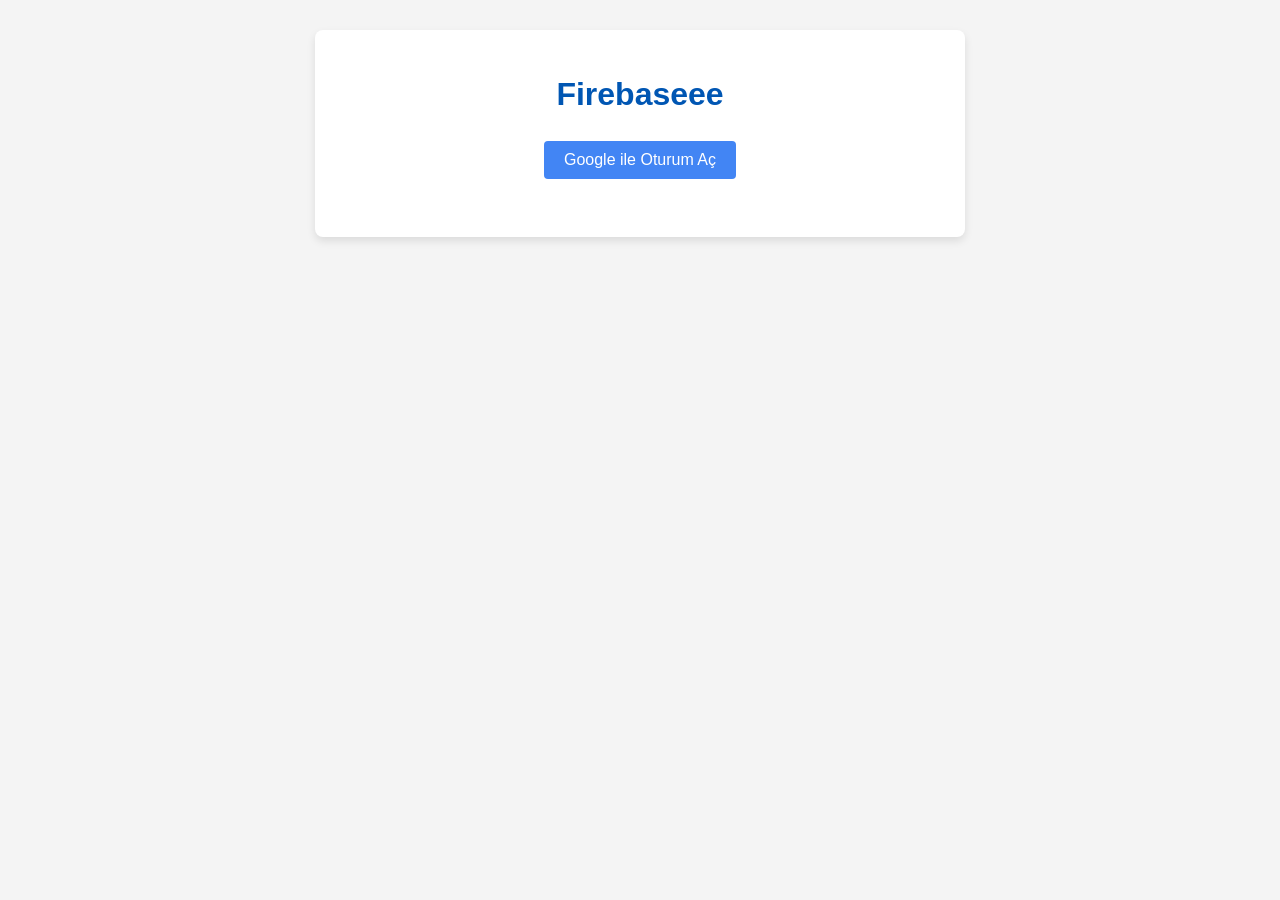
==== index.html @ 3fc074ee "lastSeen ile gercek cevrimici/cevrimdisi takibi" ====
<!DOCTYPE html>
<html lang="tr">
<head>
    <meta charset="UTF-8">
    <meta name="viewport" content="width=device-width, initial-scale=1.0">
    <title>Firebase Google Oturum Açma ve Kullanıcı Verisi Kaydetme</title>
    <style>
        body { font-family: Arial, sans-serif; margin: 20px; text-align: center; background-color: #f4f4f4; color: #333; }
        .container { max-width: 600px; margin: 30px auto; background-color: #fff; padding: 25px; border-radius: 8px; box-shadow: 0 4px 8px rgba(0,0,0,0.1); }
        h1, h2 { color: #0056b3; margin-bottom: 20px; }
        #brand-title { display: none; font-size: 72px; font-weight: 900; letter-spacing: 8px; color: #0056b3; margin: 20px 0 10px; text-transform: uppercase; }
        #auth-container { margin-bottom: 25px; }
        #user-info, #user-data-form, #saved-user-data {
            margin-top: 20px;
            padding: 15px;
            border: 1px solid #e0e0e0;
            border-radius: 5px;
            text-align: left;
            background-color: #f9f9f9;
        }
        #user-info { display: none; } /* Başlangıçta gizli */
        #user-data-form, #saved-user-data { display: none; } /* Başlangıçta gizli */

        #user-data-form label { display: block; margin-top: 15px; margin-bottom: 5px; font-weight: bold; color: #555; }
        #user-data-form input[type="number"],
        #user-data-form input[type="text"] {
            width: calc(100% - 22px); /* Padding ve border için ayarlama */
            padding: 10px;
            margin-bottom: 10px;
            border: 1px solid #ccc;
            border-radius: 4px;
            box-sizing: border-box; /* Padding ve border'ı genişlik içine dahil et */
        }
        button {
            padding: 10px 20px;
            margin: 8px 5px;
            cursor: pointer;
            border-radius: 4px;
            font-size: 16px;
            transition: background-color 0.3s ease;
        }
        #google-signin-button { background-color: #4285f4; color: white; border: none; }
        #google-signin-button:hover { background-color: #357ae8; }
        #signout-button { background-color: #ea4335; color: white; border: none; }
        #signout-button:hover { background-color: #d83427; }
        #save-user-data-button { background-color: #28a745; color: white; border: none; }
        #save-user-data-button:hover { background-color: #218838; }

        .data-label { font-weight: bold; margin-top: 10px; display: inline-block; width: 120px; }
        .data-value { margin-left: 5px; color: #007bff; }
        #user-photo {
            width: 50px;
            height: 50px;
            border-radius: 50%;
            margin-top: 10px;
            display: none;
            vertical-align: middle;
            border: 2px solid #ccc;
        }
    </style>
</head>
<body>
    <div class="container">
        <h1>Firebaseee</h1>
        <div id="brand-title">GÖZÜPEK TEKNOLOJİ</div>

        <div id="auth-container">
            <button id="google-signin-button">Google ile Oturum Aç</button>
            <button id="signout-button" style="display: none;">Oturumu Kapat</button>
        </div>

        <div id="user-info">
            <h2>Hoş Geldiniz!</h2>
            <p><span class="data-label">Kullanıcı Adı:</span> <span id="user-display-name" class="data-value"></span></p>
            <p><span class="data-label">E-posta:</span> <span id="user-email" class="data-value"></span></p>
            <p><span class="data-label">UID:</span> <span id="user-uid" class="data-value"></span></p>
            <img id="user-photo" src="" alt="Kullanıcı Fotoğrafı">
        </div>

        <!-- Kullanıcı Verisi Giriş Alanı -->
        <div id="user-data-form">
            <h2>Kişisel Bilgilerinizi Girin</h2>
            <label for="user-age">Yaş:</label>
            <input type="number" id="user-age" placeholder="Yaşınızı girin">

            <label for="user-team">Tuttuğu Takım:</label>
            <input type="text" id="user-team" placeholder="Tuttuğunuz takımı girin">

            <label for="user-car-model">Araba Modeli:</label>
            <input type="text" id="user-car-model" placeholder="Araba modelinizi girin">

            <button id="save-user-data-button">Bilgileri Kaydet</button>
        </div>
        <div id="device-management" style="display: none;">
            <h2>Cihazlarım</h2>
    
            <div style="margin-bottom: 20px; border-bottom: 1px solid #ddd; padding-bottom: 15px;">
            <input type="text" id="new-device-id" placeholder="Seri Kodu (Örn: ESP-A3F2B1)" style="text-transform:uppercase;" autocomplete="off">
            <input type="text" id="new-device-name" placeholder="Cihaz Adı (Örn: Salon)" autocomplete="off">
            <button id="add-device-button" style="background-color: #007bff; color: white; border: none;">Cihaz Ekle</button>
    </div>

    <div id="device-list">
        <p>Yükleniyor...</p>
    </div>
</div>

        <!-- Kaydedilen Kullanıcı Verilerini Gösterme Alanı -->
        <div id="saved-user-data">
            <h2>Kaydedilmiş Bilgileriniz</h2>
            <p><span class="data-label">Yaş:</span> <span id="display-age" class="data-value"></span></p>
            <p><span class="data-label">Tuttuğu Takım:</span> <span id="display-team" class="data-value"></span></p>
            <p><span class="data-label">Araba Modeli:</span> <span id="display-car-model" class="data-value"></span></p>
        </div>
    </div>

    <!-- Firebase SDK Yükleme -->
    <script src="https://www.gstatic.com/firebasejs/10.12.2/firebase-app-compat.js"></script>
    <script src="https://www.gstatic.com/firebasejs/10.12.2/firebase-auth-compat.js"></script>
    <script src="https://www.gstatic.com/firebasejs/10.12.2/firebase-firestore-compat.js"></script>
    <script src="https://www.gstatic.com/firebasejs/10.12.2/firebase-database-compat.js"></script>

    <script>
        // 1. Firebase Yapılandırması (Senin mevcut config bilgilerin)
const firebaseConfig = {
    apiKey: "AIzaSyAK1NJ-dfAkrqESYN1ort95UnGJg-YWxAE",
    authDomain: "website-gozupekteknoloji.firebaseapp.com",
    projectId: "website-gozupekteknoloji",
    storageBucket: "website-gozupekteknoloji.firebasestorage.app",
    messagingSenderId: "941332210669",
    appId: "1:941332210669:web:9547087e4a6d126c173de4",
    measurementId: "G-RPLGF3F943"
};

// 2. Firebase'i Başlat
if (!firebase.apps.length) {
    firebase.initializeApp(firebaseConfig);
}

const auth = firebase.auth();
const db   = firebase.firestore();
const rtdb = firebase.database();

// 3. HTML Element Referansları
const googleSignInButton = document.getElementById('google-signin-button');
const signOutButton = document.getElementById('signout-button');
const userInfoDiv = document.getElementById('user-info');
const userDataForm = document.getElementById('user-data-form');
const deviceManagementDiv = document.getElementById('device-management');
const deviceListDiv = document.getElementById('device-list');
const addDeviceButton = document.getElementById('add-device-button');
const newDeviceIdInput = document.getElementById('new-device-id');
const newDeviceNameInput = document.getElementById('new-device-name');

// 4. OTURUM İŞLEMLERİ
googleSignInButton.addEventListener('click', async () => {
    const googleProvider = new firebase.auth.GoogleAuthProvider();
    try {
        await auth.signInWithPopup(googleProvider);
    } catch (error) {
        console.error("Giriş hatası:", error);
        alert("Oturum açılamadı: " + error.message);
    }
});

signOutButton.addEventListener('click', () => {
    auth.signOut().catch(err => alert("Çıkış hatası: " + err.message));
});

// 5. CİHAZ YÖNETİMİ
addDeviceButton.addEventListener('click', async () => {
    const user = auth.currentUser;
    const deviceId = newDeviceIdInput.value.trim().toUpperCase();
    const deviceName = newDeviceNameInput.value.trim();

    if (!user || !deviceId || !deviceName) {
        alert("Lütfen tüm alanları doldurun.");
        return;
    }

    try {
        addDeviceButton.disabled = true;
        addDeviceButton.textContent = "Kontrol ediliyor...";

        const docRef = db.collection("devices").doc(deviceId);
        const docSnap = await docRef.get();

        if (!docSnap.exists) {
            alert("Bu seri koda sahip bir cihaz bulunamadı.\nLütfen ESP32'nin açık olduğundan ve seri kodunu doğru girdiğinizden emin olun.");
            return;
        }

        const data = docSnap.data();
        if (data.ownerUid) {
            if (data.ownerUid === user.uid) {
                alert("Bu cihaz zaten sizin hesabınıza kayıtlı.");
            } else {
                alert("Bu cihaz başka bir hesaba kayıtlı. Farklı bir seri kod deneyin.");
            }
            return;
        }

        await docRef.update({
            ownerUid: user.uid,
            deviceName: deviceName,
            claimed: true,
            lastUpdated: firebase.firestore.FieldValue.serverTimestamp()
        });

        alert(`"${deviceName}" cihazı başarıyla eklendi!`);
        newDeviceIdInput.value = "";
        newDeviceNameInput.value = "";
    } catch (error) {
        alert("Cihaz ekleme hatası: " + error.message);
    } finally {
        addDeviceButton.disabled = false;
        addDeviceButton.textContent = "Cihaz Ekle";
    }
});

// --- KULLANICI VERİLERİNİ (YAŞ, TAKIM, ARABA) KAYDETME ---
const saveUserDataButton = document.getElementById('save-user-data-button');
const userAgeInput = document.getElementById('user-age');
const userTeamInput = document.getElementById('user-team');
const userCarModelInput = document.getElementById('user-car-model');

saveUserDataButton.addEventListener('click', async () => {
    const user = auth.currentUser;
    if (user) {
        const age = userAgeInput.value ? parseInt(userAgeInput.value) : null;
        const team = userTeamInput.value.trim();
        const carModel = userCarModelInput.value.trim();

        try {
            await db.collection("users").doc(user.uid).set({
                age: age,
                team: team,
                carModel: carModel,
                lastUpdated: firebase.firestore.FieldValue.serverTimestamp()
            }, { merge: true });

            alert("Kişisel bilgileriniz başarıyla kaydedildi!");
            // Bilgileri ekranda güncellemek için tekrar yükle
            loadUserData(user.uid);
        } catch (error) {
            console.error("Veri kaydetme hatası:", error);
            alert("Bilgileri kaydederken bir hata oluştu: " + error.message);
        }
    } else {
        alert("Lütfen önce oturum açın.");
    }
});

// Verileri Firestore'dan çekip ekrana yazdıran fonksiyon
async function loadUserData(uid) {
    try {
        const doc = await db.collection("users").doc(uid).get();
        
        // Elementleri burada tekrar tanımlayalım ki hata payı kalmasın
        const ageInput = document.getElementById('user-age');
        const teamInput = document.getElementById('user-team');
        const carInput = document.getElementById('user-car-model');
        const displayAge = document.getElementById('display-age');
        const displayTeam = document.getElementById('display-team');
        const displayCar = document.getElementById('display-car-model');
        const savedDataDiv = document.getElementById('saved-user-data');

        if (doc.exists) {
            const data = doc.data();
            
            // Input kutularını doldur
            if(ageInput) ageInput.value = data.age || '';
            if(teamInput) teamInput.value = data.team || '';
            if(carInput) carInput.value = data.carModel || '';

            // Alt taraftaki "Kaydedilmiş Bilgileriniz" kısmını doldur
            if(displayAge) displayAge.textContent = data.age || 'N/A';
            if(displayTeam) displayTeam.textContent = data.team || 'N/A';
            if(displayCar) displayCar.textContent = data.carModel || 'N/A';

            // Bilgi alanı gizliyse göster
            if(savedDataDiv) savedDataDiv.style.display = 'block';
            
            console.log("Kullanıcı verileri başarıyla yüklendi:", data);
        } else {
            console.log("Kullanıcıya ait kayıtlı döküman bulunamadı.");
        }
    } catch (error) {
        console.error("Veri yükleme hatası:", error);
    }
}

// Aktif RTDB dinleyicilerini ve lastSeen değerlerini takip et
const rtdbListeners = {};
const lastSeenMap   = {};  // { deviceId: timestampMs }
const OFFLINE_THRESHOLD = 60000; // 60 sn haber yoksa çevrimdışı

// lastSeen'e göre badge güncelle
function updateOnlineBadge(id) {
    const el = document.getElementById('status-' + id);
    if (!el) return;
    const ls = lastSeenMap[id] || 0;
    const diff = Date.now() - ls;
    if (ls === 0) {
        el.textContent = '⚫ Hiç bağlanmadı';
        el.style.color = '#aaa';
    } else if (diff < OFFLINE_THRESHOLD) {
        el.textContent = '🟢 Çevrimiçi';
        el.style.color = '#28a745';
    } else {
        const sn = Math.floor(diff / 1000);
        el.textContent = `🔴 Çevrimdışı (${sn}sn önce görüldü)`;
        el.style.color = '#ea4335';
    }
}

// Her 15 sn'de tüm kartların online badge'ini güncelle
setInterval(() => {
    Object.keys(lastSeenMap).forEach(updateOnlineBadge);
}, 15000);

function listenUserDevices(uid) {
    db.collection("devices").where("ownerUid", "==", uid)
    .onSnapshot((snapshot) => {

        // Eski RTDB dinleyicilerini temizle
        Object.keys(rtdbListeners).forEach(id => {
            rtdb.ref('devices/' + id).off('value', rtdbListeners[id]);
            delete rtdbListeners[id];
            delete lastSeenMap[id];
        });

        deviceListDiv.innerHTML = "";

        if (snapshot.empty) {
            deviceListDiv.innerHTML = "<p>Henüz kayıtlı bir cihazınız yok.</p>";
            return;
        }

        snapshot.forEach((doc) => {
            const device = doc.data();
            const id = doc.id;

            // Kart oluştur
            const card = document.createElement('div');
            card.id = 'card-' + id;
            card.style = "background:#fff; border:1px solid #ddd; padding:10px; margin-top:10px; border-radius:5px; display:flex; justify-content:space-between; align-items:center; gap:8px;";
            card.innerHTML = `
                <div style="flex:1;">
                    <strong>${device.deviceName}</strong><br>
                    <small style="color:#888;">Seri No: ${id}</small><br>
                    <small id="status-${id}" style="color:#aaa;">Bağlanıyor...</small>
                </div>
                <button id="btn-${id}" onclick="toggleDevice('${id}')"
                        style="background:#aaa; color:white; border:none; padding:8px 15px; cursor:pointer; border-radius:4px; min-width:80px;">
                    ...
                </button>
                <button onclick="removeDevice('${id}')"
                        style="background:#6c757d; color:white; border:none; padding:8px 12px; cursor:pointer; border-radius:4px;">
                    Sil
                </button>
            `;
            deviceListDiv.appendChild(card);

            // RTDB anlık dinle
            const listener = rtdb.ref('devices/' + id).on('value', (snap) => {
                const state    = snap.val() || {};
                const command  = state.command  === true;
                const lastSeen = state.lastSeen || 0;

                // lastSeen'i kaydet ve badge'i güncelle
                lastSeenMap[id] = lastSeen;
                updateOnlineBadge(id);

                const btn = document.getElementById('btn-' + id);
                if (btn) {
                    btn.textContent      = command ? 'AÇIK' : 'KAPALI';
                    btn.style.background = command ? '#28a745' : '#ea4335';
                }
            });

            rtdbListeners[id] = listener;
        });

    }, (error) => {
        console.error("Dinleme hatası:", error);
    });
}

window.toggleDevice = async (id) => {
    try {
        const snap    = await rtdb.ref('devices/' + id + '/command').once('value');
        const current = snap.val() === true;
        await rtdb.ref('devices/' + id + '/command').set(!current);
    } catch (error) {
        alert("Durum güncellenemedi: " + error.message);
    }
};

window.removeDevice = async (id) => {
    if (!confirm(`"${id}" seri kodlu cihazı hesabınızdan kaldırmak istiyor musunuz?`)) return;
    try {
        await db.collection("devices").doc(id).update({
            ownerUid: firebase.firestore.FieldValue.delete(),
            deviceName: firebase.firestore.FieldValue.delete(),
            claimed: false,
            status: false,
            lastUpdated: firebase.firestore.FieldValue.serverTimestamp()
        });
    } catch (error) {
        alert("Cihaz kaldırılamadı: " + error.message);
    }
};

// 6. DURUM KONTROLÜ
auth.onAuthStateChanged((user) => {
    if (user) {
        document.getElementById('brand-title').style.display = 'block';
        googleSignInButton.style.display = 'none';
        signOutButton.style.display = 'inline-block';
        userInfoDiv.style.display = 'block';
        userDataForm.style.display = 'block';
        deviceManagementDiv.style.display = 'block';
        
        // Kullanıcı verilerini göster (Eski kodundaki kısımlar)
        document.getElementById('user-display-name').textContent = user.displayName;
        document.getElementById('user-email').textContent = user.email;
        document.getElementById('user-uid').textContent = user.uid;

        listenUserDevices(user.uid);
        loadUserData(user.uid);
    } else {
        document.getElementById('brand-title').style.display = 'none';
        googleSignInButton.style.display = 'inline-block';
        signOutButton.style.display = 'none';
        userInfoDiv.style.display = 'none';
        userDataForm.style.display = 'none';
        deviceManagementDiv.style.display = 'none';
        deviceListDiv.innerHTML = "";
    }
});
    </script>
</body>
</html>
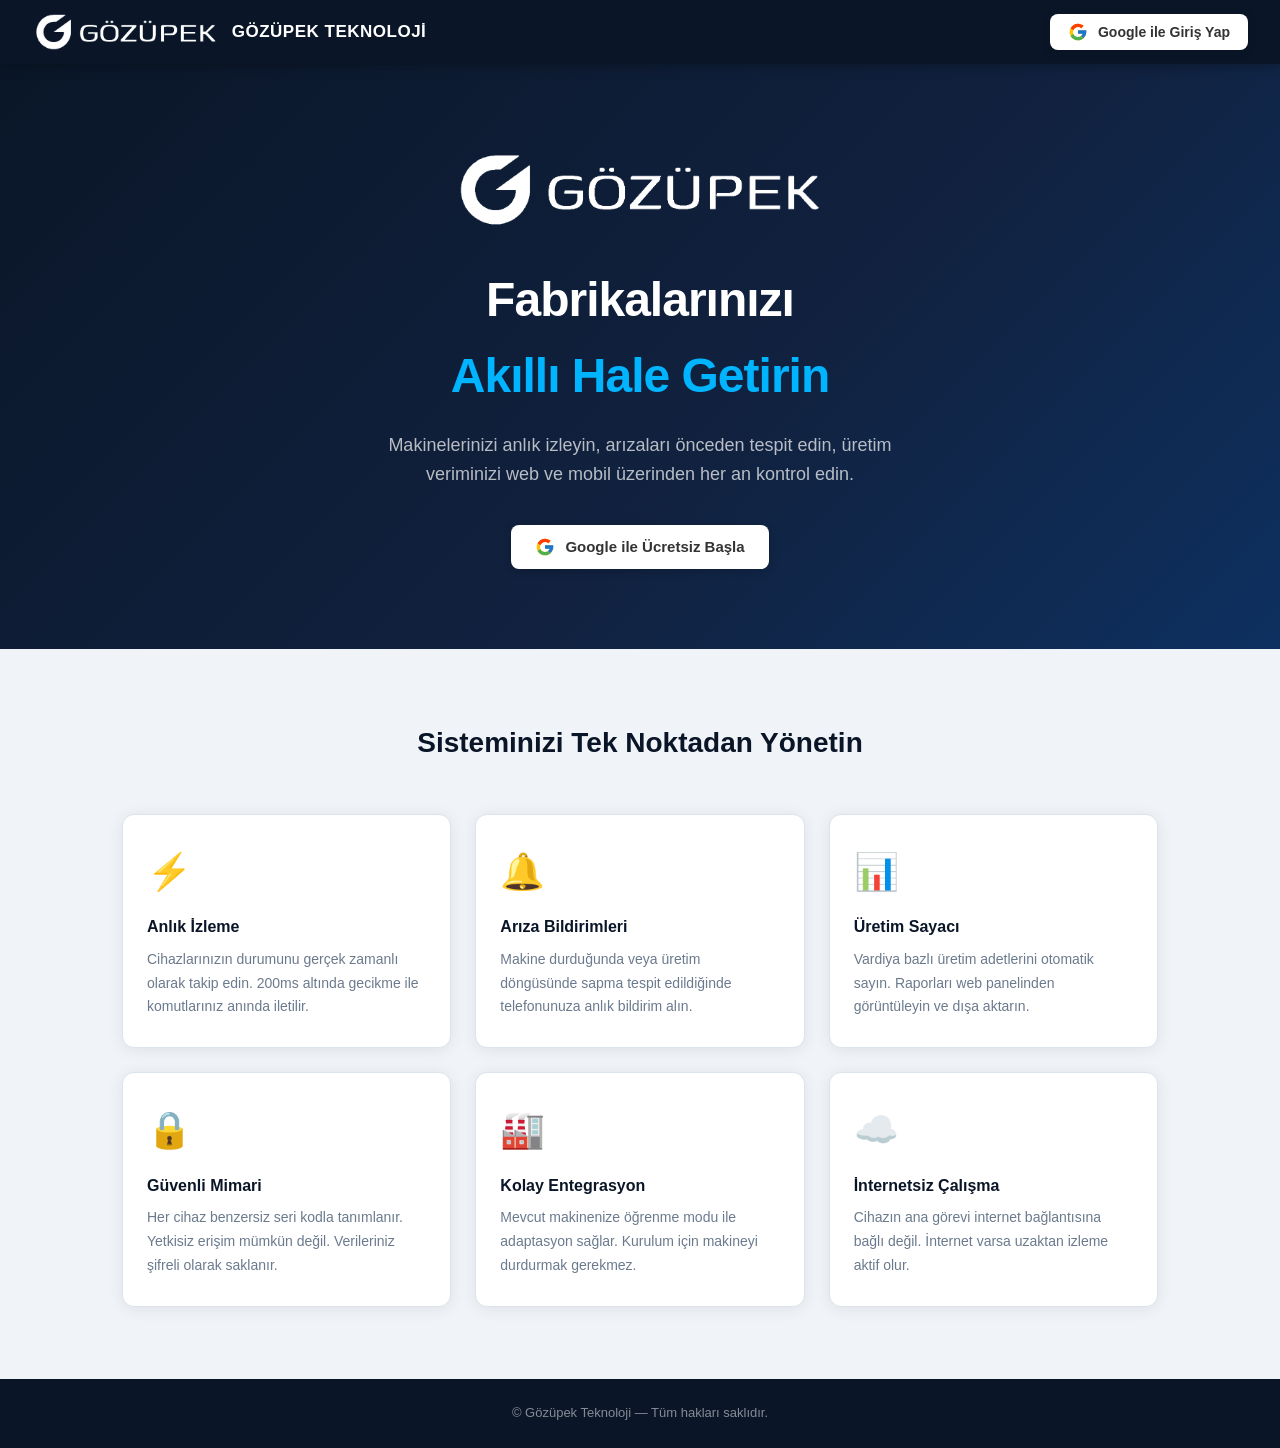
==== commit ad3bb26c: "Profesyonel website tasarimi: landing page, dashboard, cihaz kartlari - Landing page: navbar (GT-log" ====
--- a/index.html
+++ b/index.html
@@ -1,444 +1,839 @@
-<!DOCTYPE html>
-<html lang="tr">
-<head>
-    <meta charset="UTF-8">
-    <meta name="viewport" content="width=device-width, initial-scale=1.0">
-    <title>Firebase Google Oturum Açma ve Kullanıcı Verisi Kaydetme</title>
-    <style>
-        body { font-family: Arial, sans-serif; margin: 20px; text-align: center; background-color: #f4f4f4; color: #333; }
-        .container { max-width: 600px; margin: 30px auto; background-color: #fff; padding: 25px; border-radius: 8px; box-shadow: 0 4px 8px rgba(0,0,0,0.1); }
-        h1, h2 { color: #0056b3; margin-bottom: 20px; }
-        #brand-title { display: none; font-size: 72px; font-weight: 900; letter-spacing: 8px; color: #0056b3; margin: 20px 0 10px; text-transform: uppercase; }
-        #auth-container { margin-bottom: 25px; }
-        #user-info, #user-data-form, #saved-user-data {
-            margin-top: 20px;
-            padding: 15px;
-            border: 1px solid #e0e0e0;
-            border-radius: 5px;
-            text-align: left;
-            background-color: #f9f9f9;
-        }
-        #user-info { display: none; } /* Başlangıçta gizli */
-        #user-data-form, #saved-user-data { display: none; } /* Başlangıçta gizli */
-
-        #user-data-form label { display: block; margin-top: 15px; margin-bottom: 5px; font-weight: bold; color: #555; }
-        #user-data-form input[type="number"],
-        #user-data-form input[type="text"] {
-            width: calc(100% - 22px); /* Padding ve border için ayarlama */
-            padding: 10px;
-            margin-bottom: 10px;
-            border: 1px solid #ccc;
-            border-radius: 4px;
-            box-sizing: border-box; /* Padding ve border'ı genişlik içine dahil et */
-        }
-        button {
-            padding: 10px 20px;
-            margin: 8px 5px;
-            cursor: pointer;
-            border-radius: 4px;
-            font-size: 16px;
-            transition: background-color 0.3s ease;
-        }
-        #google-signin-button { background-color: #4285f4; color: white; border: none; }
-        #google-signin-button:hover { background-color: #357ae8; }
-        #signout-button { background-color: #ea4335; color: white; border: none; }
-        #signout-button:hover { background-color: #d83427; }
-        #save-user-data-button { background-color: #28a745; color: white; border: none; }
-        #save-user-data-button:hover { background-color: #218838; }
-
-        .data-label { font-weight: bold; margin-top: 10px; display: inline-block; width: 120px; }
-        .data-value { margin-left: 5px; color: #007bff; }
-        #user-photo {
-            width: 50px;
-            height: 50px;
-            border-radius: 50%;
-            margin-top: 10px;
-            display: none;
-            vertical-align: middle;
-            border: 2px solid #ccc;
-        }
-    </style>
-</head>
-<body>
-    <div class="container">
-        <h1>Firebaseee</h1>
-        <div id="brand-title">GÖZÜPEK TEKNOLOJİ</div>
-
-        <div id="auth-container">
-            <button id="google-signin-button">Google ile Oturum Aç</button>
-            <button id="signout-button" style="display: none;">Oturumu Kapat</button>
-        </div>
-
-        <div id="user-info">
-            <h2>Hoş Geldiniz!</h2>
-            <p><span class="data-label">Kullanıcı Adı:</span> <span id="user-display-name" class="data-value"></span></p>
-            <p><span class="data-label">E-posta:</span> <span id="user-email" class="data-value"></span></p>
-            <p><span class="data-label">UID:</span> <span id="user-uid" class="data-value"></span></p>
-            <img id="user-photo" src="" alt="Kullanıcı Fotoğrafı">
-        </div>
-
-        <!-- Kullanıcı Verisi Giriş Alanı -->
-        <div id="user-data-form">
-            <h2>Kişisel Bilgilerinizi Girin</h2>
-            <label for="user-age">Yaş:</label>
-            <input type="number" id="user-age" placeholder="Yaşınızı girin">
-
-            <label for="user-team">Tuttuğu Takım:</label>
-            <input type="text" id="user-team" placeholder="Tuttuğunuz takımı girin">
-
-            <label for="user-car-model">Araba Modeli:</label>
-            <input type="text" id="user-car-model" placeholder="Araba modelinizi girin">
-
-            <button id="save-user-data-button">Bilgileri Kaydet</button>
-        </div>
-        <div id="device-management" style="display: none;">
-            <h2>Cihazlarım</h2>
-    
-            <div style="margin-bottom: 20px; border-bottom: 1px solid #ddd; padding-bottom: 15px;">
-            <input type="text" id="new-device-id" placeholder="Seri Kodu (Örn: ESP-A3F2B1)" style="text-transform:uppercase;" autocomplete="off">
-            <input type="text" id="new-device-name" placeholder="Cihaz Adı (Örn: Salon)" autocomplete="off">
-            <button id="add-device-button" style="background-color: #007bff; color: white; border: none;">Cihaz Ekle</button>
-    </div>
-
-    <div id="device-list">
-        <p>Yükleniyor...</p>
-    </div>
-</div>
-
-        <!-- Kaydedilen Kullanıcı Verilerini Gösterme Alanı -->
-        <div id="saved-user-data">
-            <h2>Kaydedilmiş Bilgileriniz</h2>
-            <p><span class="data-label">Yaş:</span> <span id="display-age" class="data-value"></span></p>
-            <p><span class="data-label">Tuttuğu Takım:</span> <span id="display-team" class="data-value"></span></p>
-            <p><span class="data-label">Araba Modeli:</span> <span id="display-car-model" class="data-value"></span></p>
-        </div>
-    </div>
-
-    <!-- Firebase SDK Yükleme -->
-    <script src="https://www.gstatic.com/firebasejs/10.12.2/firebase-app-compat.js"></script>
-    <script src="https://www.gstatic.com/firebasejs/10.12.2/firebase-auth-compat.js"></script>
-    <script src="https://www.gstatic.com/firebasejs/10.12.2/firebase-firestore-compat.js"></script>
-    <script src="https://www.gstatic.com/firebasejs/10.12.2/firebase-database-compat.js"></script>
-
-    <script>
-        // 1. Firebase Yapılandırması (Senin mevcut config bilgilerin)
-const firebaseConfig = {
-    apiKey: "AIzaSyAK1NJ-dfAkrqESYN1ort95UnGJg-YWxAE",
-    authDomain: "website-gozupekteknoloji.firebaseapp.com",
-    projectId: "website-gozupekteknoloji",
-    storageBucket: "website-gozupekteknoloji.firebasestorage.app",
-    messagingSenderId: "941332210669",
-    appId: "1:941332210669:web:9547087e4a6d126c173de4",
-    measurementId: "G-RPLGF3F943"
-};
-
-// 2. Firebase'i Başlat
-if (!firebase.apps.length) {
-    firebase.initializeApp(firebaseConfig);
-}
-
-const auth = firebase.auth();
-const db   = firebase.firestore();
-const rtdb = firebase.database();
-
-// 3. HTML Element Referansları
-const googleSignInButton = document.getElementById('google-signin-button');
-const signOutButton = document.getElementById('signout-button');
-const userInfoDiv = document.getElementById('user-info');
-const userDataForm = document.getElementById('user-data-form');
-const deviceManagementDiv = document.getElementById('device-management');
-const deviceListDiv = document.getElementById('device-list');
-const addDeviceButton = document.getElementById('add-device-button');
-const newDeviceIdInput = document.getElementById('new-device-id');
-const newDeviceNameInput = document.getElementById('new-device-name');
-
-// 4. OTURUM İŞLEMLERİ
-googleSignInButton.addEventListener('click', async () => {
-    const googleProvider = new firebase.auth.GoogleAuthProvider();
-    try {
-        await auth.signInWithPopup(googleProvider);
-    } catch (error) {
-        console.error("Giriş hatası:", error);
-        alert("Oturum açılamadı: " + error.message);
-    }
-});
-
-signOutButton.addEventListener('click', () => {
-    auth.signOut().catch(err => alert("Çıkış hatası: " + err.message));
-});
-
-// 5. CİHAZ YÖNETİMİ
-addDeviceButton.addEventListener('click', async () => {
-    const user = auth.currentUser;
-    const deviceId = newDeviceIdInput.value.trim().toUpperCase();
-    const deviceName = newDeviceNameInput.value.trim();
-
-    if (!user || !deviceId || !deviceName) {
-        alert("Lütfen tüm alanları doldurun.");
-        return;
-    }
-
-    try {
-        addDeviceButton.disabled = true;
-        addDeviceButton.textContent = "Kontrol ediliyor...";
-
-        const docRef = db.collection("devices").doc(deviceId);
-        const docSnap = await docRef.get();
-
-        if (!docSnap.exists) {
-            alert("Bu seri koda sahip bir cihaz bulunamadı.\nLütfen ESP32'nin açık olduğundan ve seri kodunu doğru girdiğinizden emin olun.");
-            return;
-        }
-
-        const data = docSnap.data();
-        if (data.ownerUid) {
-            if (data.ownerUid === user.uid) {
-                alert("Bu cihaz zaten sizin hesabınıza kayıtlı.");
-            } else {
-                alert("Bu cihaz başka bir hesaba kayıtlı. Farklı bir seri kod deneyin.");
-            }
-            return;
-        }
-
-        await docRef.update({
-            ownerUid: user.uid,
-            deviceName: deviceName,
-            claimed: true,
-            lastUpdated: firebase.firestore.FieldValue.serverTimestamp()
-        });
-
-        alert(`"${deviceName}" cihazı başarıyla eklendi!`);
-        newDeviceIdInput.value = "";
-        newDeviceNameInput.value = "";
-    } catch (error) {
-        alert("Cihaz ekleme hatası: " + error.message);
-    } finally {
-        addDeviceButton.disabled = false;
-        addDeviceButton.textContent = "Cihaz Ekle";
-    }
-});
-
-// --- KULLANICI VERİLERİNİ (YAŞ, TAKIM, ARABA) KAYDETME ---
-const saveUserDataButton = document.getElementById('save-user-data-button');
-const userAgeInput = document.getElementById('user-age');
-const userTeamInput = document.getElementById('user-team');
-const userCarModelInput = document.getElementById('user-car-model');
-
-saveUserDataButton.addEventListener('click', async () => {
-    const user = auth.currentUser;
-    if (user) {
-        const age = userAgeInput.value ? parseInt(userAgeInput.value) : null;
-        const team = userTeamInput.value.trim();
-        const carModel = userCarModelInput.value.trim();
-
-        try {
-            await db.collection("users").doc(user.uid).set({
-                age: age,
-                team: team,
-                carModel: carModel,
-                lastUpdated: firebase.firestore.FieldValue.serverTimestamp()
-            }, { merge: true });
-
-            alert("Kişisel bilgileriniz başarıyla kaydedildi!");
-            // Bilgileri ekranda güncellemek için tekrar yükle
-            loadUserData(user.uid);
-        } catch (error) {
-            console.error("Veri kaydetme hatası:", error);
-            alert("Bilgileri kaydederken bir hata oluştu: " + error.message);
-        }
-    } else {
-        alert("Lütfen önce oturum açın.");
-    }
-});
-
-// Verileri Firestore'dan çekip ekrana yazdıran fonksiyon
-async function loadUserData(uid) {
-    try {
-        const doc = await db.collection("users").doc(uid).get();
-        
-        // Elementleri burada tekrar tanımlayalım ki hata payı kalmasın
-        const ageInput = document.getElementById('user-age');
-        const teamInput = document.getElementById('user-team');
-        const carInput = document.getElementById('user-car-model');
-        const displayAge = document.getElementById('display-age');
-        const displayTeam = document.getElementById('display-team');
-        const displayCar = document.getElementById('display-car-model');
-        const savedDataDiv = document.getElementById('saved-user-data');
-
-        if (doc.exists) {
-            const data = doc.data();
-            
-            // Input kutularını doldur
-            if(ageInput) ageInput.value = data.age || '';
-            if(teamInput) teamInput.value = data.team || '';
-            if(carInput) carInput.value = data.carModel || '';
-
-            // Alt taraftaki "Kaydedilmiş Bilgileriniz" kısmını doldur
-            if(displayAge) displayAge.textContent = data.age || 'N/A';
-            if(displayTeam) displayTeam.textContent = data.team || 'N/A';
-            if(displayCar) displayCar.textContent = data.carModel || 'N/A';
-
-            // Bilgi alanı gizliyse göster
-            if(savedDataDiv) savedDataDiv.style.display = 'block';
-            
-            console.log("Kullanıcı verileri başarıyla yüklendi:", data);
-        } else {
-            console.log("Kullanıcıya ait kayıtlı döküman bulunamadı.");
-        }
-    } catch (error) {
-        console.error("Veri yükleme hatası:", error);
-    }
-}
-
-// Aktif RTDB dinleyicilerini ve lastSeen değerlerini takip et
-const rtdbListeners = {};
-const lastSeenMap   = {};  // { deviceId: timestampMs }
-const OFFLINE_THRESHOLD = 60000; // 60 sn haber yoksa çevrimdışı
-
-// lastSeen'e göre badge güncelle
-function updateOnlineBadge(id) {
-    const el = document.getElementById('status-' + id);
-    if (!el) return;
-    const ls = lastSeenMap[id] || 0;
-    const diff = Date.now() - ls;
-    if (ls === 0) {
-        el.textContent = '⚫ Hiç bağlanmadı';
-        el.style.color = '#aaa';
-    } else if (diff < OFFLINE_THRESHOLD) {
-        el.textContent = '🟢 Çevrimiçi';
-        el.style.color = '#28a745';
-    } else {
-        const sn = Math.floor(diff / 1000);
-        el.textContent = `🔴 Çevrimdışı (${sn}sn önce görüldü)`;
-        el.style.color = '#ea4335';
-    }
-}
-
-// Her 15 sn'de tüm kartların online badge'ini güncelle
-setInterval(() => {
-    Object.keys(lastSeenMap).forEach(updateOnlineBadge);
-}, 15000);
-
-function listenUserDevices(uid) {
-    db.collection("devices").where("ownerUid", "==", uid)
-    .onSnapshot((snapshot) => {
-
-        // Eski RTDB dinleyicilerini temizle
-        Object.keys(rtdbListeners).forEach(id => {
-            rtdb.ref('devices/' + id).off('value', rtdbListeners[id]);
-            delete rtdbListeners[id];
-            delete lastSeenMap[id];
-        });
-
-        deviceListDiv.innerHTML = "";
-
-        if (snapshot.empty) {
-            deviceListDiv.innerHTML = "<p>Henüz kayıtlı bir cihazınız yok.</p>";
-            return;
-        }
-
-        snapshot.forEach((doc) => {
-            const device = doc.data();
-            const id = doc.id;
-
-            // Kart oluştur
-            const card = document.createElement('div');
-            card.id = 'card-' + id;
-            card.style = "background:#fff; border:1px solid #ddd; padding:10px; margin-top:10px; border-radius:5px; display:flex; justify-content:space-between; align-items:center; gap:8px;";
-            card.innerHTML = `
-                <div style="flex:1;">
-                    <strong>${device.deviceName}</strong><br>
-                    <small style="color:#888;">Seri No: ${id}</small><br>
-                    <small id="status-${id}" style="color:#aaa;">Bağlanıyor...</small>
-                </div>
-                <button id="btn-${id}" onclick="toggleDevice('${id}')"
-                        style="background:#aaa; color:white; border:none; padding:8px 15px; cursor:pointer; border-radius:4px; min-width:80px;">
-                    ...
-                </button>
-                <button onclick="removeDevice('${id}')"
-                        style="background:#6c757d; color:white; border:none; padding:8px 12px; cursor:pointer; border-radius:4px;">
-                    Sil
-                </button>
-            `;
-            deviceListDiv.appendChild(card);
-
-            // RTDB anlık dinle
-            const listener = rtdb.ref('devices/' + id).on('value', (snap) => {
-                const state    = snap.val() || {};
-                const command  = state.command  === true;
-                const lastSeen = state.lastSeen || 0;
-
-                // lastSeen'i kaydet ve badge'i güncelle
-                lastSeenMap[id] = lastSeen;
-                updateOnlineBadge(id);
-
-                const btn = document.getElementById('btn-' + id);
-                if (btn) {
-                    btn.textContent      = command ? 'AÇIK' : 'KAPALI';
-                    btn.style.background = command ? '#28a745' : '#ea4335';
-                }
-            });
-
-            rtdbListeners[id] = listener;
-        });
-
-    }, (error) => {
-        console.error("Dinleme hatası:", error);
-    });
-}
-
-window.toggleDevice = async (id) => {
-    try {
-        const snap    = await rtdb.ref('devices/' + id + '/command').once('value');
-        const current = snap.val() === true;
-        await rtdb.ref('devices/' + id + '/command').set(!current);
-    } catch (error) {
-        alert("Durum güncellenemedi: " + error.message);
-    }
-};
-
-window.removeDevice = async (id) => {
-    if (!confirm(`"${id}" seri kodlu cihazı hesabınızdan kaldırmak istiyor musunuz?`)) return;
-    try {
-        await db.collection("devices").doc(id).update({
-            ownerUid: firebase.firestore.FieldValue.delete(),
-            deviceName: firebase.firestore.FieldValue.delete(),
-            claimed: false,
-            status: false,
-            lastUpdated: firebase.firestore.FieldValue.serverTimestamp()
-        });
-    } catch (error) {
-        alert("Cihaz kaldırılamadı: " + error.message);
-    }
-};
-
-// 6. DURUM KONTROLÜ
-auth.onAuthStateChanged((user) => {
-    if (user) {
-        document.getElementById('brand-title').style.display = 'block';
-        googleSignInButton.style.display = 'none';
-        signOutButton.style.display = 'inline-block';
-        userInfoDiv.style.display = 'block';
-        userDataForm.style.display = 'block';
-        deviceManagementDiv.style.display = 'block';
-        
-        // Kullanıcı verilerini göster (Eski kodundaki kısımlar)
-        document.getElementById('user-display-name').textContent = user.displayName;
-        document.getElementById('user-email').textContent = user.email;
-        document.getElementById('user-uid').textContent = user.uid;
-
-        listenUserDevices(user.uid);
-        loadUserData(user.uid);
-    } else {
-        document.getElementById('brand-title').style.display = 'none';
-        googleSignInButton.style.display = 'inline-block';
-        signOutButton.style.display = 'none';
-        userInfoDiv.style.display = 'none';
-        userDataForm.style.display = 'none';
-        deviceManagementDiv.style.display = 'none';
-        deviceListDiv.innerHTML = "";
-    }
-});
-    </script>
-</body>
-</html>
+<!DOCTYPE html>
+<html lang="tr">
+<head>
+    <meta charset="UTF-8">
+    <meta name="viewport" content="width=device-width, initial-scale=1.0">
+    <title>Gözüpek Teknoloji — Endüstriyel IoT</title>
+    <style>
+        /* ── Reset & Base ─────────────────────────────────────── */
+        *, *::before, *::after { box-sizing: border-box; margin: 0; padding: 0; }
+        :root {
+            --navy:      #0a1628;
+            --navy2:     #112240;
+            --blue:      #0056b3;
+            --blue-lt:   #1a7fe8;
+            --accent:    #00b4ff;
+            --bg:        #f0f4f8;
+            --card:      #ffffff;
+            --border:    #dde3ea;
+            --text:      #1a2332;
+            --muted:     #6b7a8d;
+            --success:   #28a745;
+            --danger:    #dc3545;
+            --warning:   #f0a500;
+            --radius:    12px;
+            --shadow:    0 2px 16px rgba(0,0,0,.08);
+            --shadow-lg: 0 8px 32px rgba(0,0,0,.12);
+        }
+        html { scroll-behavior: smooth; }
+        body { font-family: -apple-system, BlinkMacSystemFont, 'Segoe UI', sans-serif;
+               background: var(--bg); color: var(--text); line-height: 1.6; }
+        a { color: inherit; text-decoration: none; }
+        img { max-width: 100%; }
+
+        /* ── Utility ──────────────────────────────────────────── */
+        .hidden  { display: none !important; }
+        .btn {
+            display: inline-flex; align-items: center; gap: 7px;
+            padding: 10px 20px; border: none; border-radius: 8px;
+            font-size: 14px; font-weight: 600; cursor: pointer;
+            transition: all .2s; white-space: nowrap;
+        }
+        .btn-primary   { background: var(--blue);    color: #fff; }
+        .btn-primary:hover { background: var(--blue-lt); transform: translateY(-1px); box-shadow: 0 4px 12px rgba(0,86,179,.3); }
+        .btn-outline   { background: transparent; color: var(--blue); border: 1.5px solid var(--blue); }
+        .btn-outline:hover { background: var(--blue); color: #fff; }
+        .btn-danger    { background: var(--danger);  color: #fff; }
+        .btn-danger:hover { background: #c82333; }
+        .btn-ghost     { background: transparent; color: var(--muted); border: 1.5px solid var(--border); }
+        .btn-ghost:hover { border-color: var(--blue); color: var(--blue); }
+        .btn-sm { padding: 7px 14px; font-size: 13px; }
+        .btn:disabled { opacity: .6; cursor: not-allowed; transform: none !important; }
+
+        /* ── Navbar ───────────────────────────────────────────── */
+        .navbar {
+            position: sticky; top: 0; z-index: 100;
+            background: var(--navy); color: #fff;
+            display: flex; align-items: center; justify-content: space-between;
+            padding: 0 32px; height: 64px;
+            box-shadow: 0 2px 12px rgba(0,0,0,.3);
+        }
+        .navbar-brand { display: flex; align-items: center; gap: 12px; }
+        .navbar-brand img { height: 36px; width: auto; object-fit: contain; }
+        .navbar-brand span { font-size: 17px; font-weight: 700; letter-spacing: .5px; color: #fff; }
+        .navbar-right { display: flex; align-items: center; gap: 12px; }
+        .user-avatar {
+            width: 36px; height: 36px; border-radius: 50%;
+            border: 2px solid rgba(255,255,255,.3); object-fit: cover;
+        }
+        .user-name { font-size: 14px; color: rgba(255,255,255,.8); }
+
+        /* ── Landing ──────────────────────────────────────────── */
+        #landing { display: block; }
+
+        .hero {
+            background: linear-gradient(135deg, var(--navy) 0%, var(--navy2) 60%, #0d3060 100%);
+            color: #fff; padding: 90px 32px 80px; text-align: center;
+        }
+        .hero-logo { height: 72px; margin-bottom: 28px; filter: brightness(0) invert(1); }
+        .hero h1 { font-size: clamp(28px, 5vw, 48px); font-weight: 800;
+                   letter-spacing: -1px; margin-bottom: 16px; }
+        .hero h1 span { color: var(--accent); }
+        .hero p { font-size: 18px; color: rgba(255,255,255,.7);
+                  max-width: 560px; margin: 0 auto 36px; }
+        .hero-btns { display: flex; gap: 14px; justify-content: center; flex-wrap: wrap; }
+        .btn-google {
+            display: inline-flex; align-items: center; gap: 10px;
+            background: #fff; color: #333; border: none; border-radius: 8px;
+            padding: 12px 24px; font-size: 15px; font-weight: 600; cursor: pointer;
+            box-shadow: 0 2px 8px rgba(0,0,0,.2); transition: all .2s;
+        }
+        .btn-google:hover { transform: translateY(-2px); box-shadow: 0 6px 20px rgba(0,0,0,.25); }
+        .btn-google svg { width: 20px; height: 20px; flex-shrink: 0; }
+
+        .features { max-width: 1100px; margin: 0 auto; padding: 72px 32px; }
+        .features h2 { text-align: center; font-size: 28px; font-weight: 700;
+                       color: var(--navy); margin-bottom: 48px; }
+        .features-grid { display: grid; grid-template-columns: repeat(auto-fit, minmax(260px, 1fr)); gap: 24px; }
+        .feature-card {
+            background: var(--card); border: 1px solid var(--border);
+            border-radius: var(--radius); padding: 28px 24px;
+            box-shadow: var(--shadow); transition: transform .2s, box-shadow .2s;
+        }
+        .feature-card:hover { transform: translateY(-4px); box-shadow: var(--shadow-lg); }
+        .feature-icon { font-size: 36px; margin-bottom: 14px; }
+        .feature-card h3 { font-size: 16px; font-weight: 700; color: var(--navy); margin-bottom: 8px; }
+        .feature-card p  { font-size: 14px; color: var(--muted); line-height: 1.7; }
+
+        .landing-footer {
+            background: var(--navy); color: rgba(255,255,255,.5);
+            text-align: center; padding: 24px 32px; font-size: 13px;
+        }
+
+        /* ── Dashboard ────────────────────────────────────────── */
+        #dashboard { display: none; }
+
+        .dash-header {
+            background: var(--card); border-bottom: 1px solid var(--border);
+            padding: 24px 32px 20px;
+        }
+        .dash-header-top { display: flex; align-items: center;
+                           justify-content: space-between; flex-wrap: wrap; gap: 12px; }
+        .dash-greeting { font-size: 22px; font-weight: 700; color: var(--navy); }
+        .dash-greeting span { color: var(--blue); }
+        .dash-sub { font-size: 14px; color: var(--muted); margin-top: 2px; }
+
+        .dash-main { max-width: 1200px; margin: 0 auto; padding: 32px; }
+
+        .section-header { display: flex; align-items: center;
+                          justify-content: space-between; margin-bottom: 20px; }
+        .section-title { font-size: 18px; font-weight: 700; color: var(--navy); }
+        .device-count { font-size: 13px; color: var(--muted);
+                        background: var(--bg); padding: 4px 10px;
+                        border-radius: 20px; border: 1px solid var(--border); }
+
+        /* ── Device Grid ──────────────────────────────────────── */
+        .device-grid {
+            display: grid;
+            grid-template-columns: repeat(auto-fill, minmax(300px, 1fr));
+            gap: 20px;
+        }
+        .device-card {
+            background: var(--card); border: 1px solid var(--border);
+            border-radius: var(--radius); padding: 20px;
+            box-shadow: var(--shadow); position: relative;
+            transition: box-shadow .2s;
+        }
+        .device-card:hover { box-shadow: var(--shadow-lg); }
+        .device-card-header {
+            display: flex; align-items: flex-start;
+            justify-content: space-between; margin-bottom: 16px;
+        }
+        .device-name { font-size: 16px; font-weight: 700; color: var(--navy); }
+        .device-serial { font-size: 12px; color: var(--muted); margin-top: 2px;
+                         font-family: 'Courier New', monospace; }
+
+        /* Ayarlar butonu */
+        .settings-wrap { position: relative; }
+        .settings-btn {
+            width: 32px; height: 32px; border-radius: 8px;
+            border: 1px solid var(--border); background: var(--bg);
+            cursor: pointer; display: flex; align-items: center;
+            justify-content: center; font-size: 16px; color: var(--muted);
+            transition: all .2s; flex-shrink: 0;
+        }
+        .settings-btn:hover { border-color: var(--blue); color: var(--blue); background: #e8f0fb; }
+        .settings-dropdown {
+            position: absolute; top: 38px; right: 0; z-index: 50;
+            background: var(--card); border: 1px solid var(--border);
+            border-radius: 10px; box-shadow: var(--shadow-lg);
+            min-width: 180px; overflow: hidden; display: none;
+        }
+        .settings-dropdown.open { display: block; }
+        .settings-item {
+            display: flex; align-items: center; gap: 10px;
+            padding: 11px 16px; font-size: 14px; cursor: pointer;
+            transition: background .15s; color: var(--text); border: none;
+            background: none; width: 100%; text-align: left;
+        }
+        .settings-item:hover { background: var(--bg); }
+        .settings-item.danger { color: var(--danger); }
+        .settings-item.danger:hover { background: #fff0f0; }
+
+        /* Online badge */
+        .online-badge {
+            display: inline-flex; align-items: center; gap: 6px;
+            font-size: 12px; font-weight: 600; padding: 4px 10px;
+            border-radius: 20px; margin-bottom: 16px;
+        }
+        .online-badge.online  { background: #e8f8ee; color: #1a7a35; }
+        .online-badge.offline { background: #fde8e8; color: #a71d2a; }
+        .online-badge.unknown { background: #f0f0f0; color: var(--muted); }
+        .badge-dot { width: 7px; height: 7px; border-radius: 50%; flex-shrink: 0; }
+        .online  .badge-dot { background: var(--success); animation: pulse 2s infinite; }
+        .offline .badge-dot { background: var(--danger); }
+        .unknown .badge-dot { background: #aaa; }
+        @keyframes pulse {
+            0%, 100% { opacity: 1; } 50% { opacity: .4; }
+        }
+
+        /* Toggle butonu */
+        .toggle-btn {
+            width: 100%; padding: 12px; border: none; border-radius: 8px;
+            font-size: 15px; font-weight: 700; cursor: pointer;
+            letter-spacing: .3px; transition: all .2s;
+            display: flex; align-items: center; justify-content: center; gap: 8px;
+        }
+        .toggle-btn.on  { background: var(--success); color: #fff; }
+        .toggle-btn.on:hover  { background: #218838; }
+        .toggle-btn.off { background: #f0f0f0; color: var(--muted); border: 1.5px solid var(--border); }
+        .toggle-btn.off:hover { background: var(--danger); color: #fff; border-color: transparent; }
+        .toggle-btn.pending { background: var(--warning); color: #fff; }
+        .toggle-btn.error   { background: var(--danger);  color: #fff; }
+        .toggle-btn:disabled { cursor: not-allowed; opacity: .75; }
+
+        /* Boş durum */
+        .empty-state {
+            grid-column: 1/-1; text-align: center;
+            padding: 64px 32px;
+        }
+        .empty-icon { font-size: 56px; margin-bottom: 16px; }
+        .empty-state h3 { font-size: 18px; font-weight: 700; color: var(--navy); margin-bottom: 8px; }
+        .empty-state p  { font-size: 14px; color: var(--muted); margin-bottom: 24px; }
+
+        /* ── Modal ────────────────────────────────────────────── */
+        .modal-overlay {
+            position: fixed; inset: 0; z-index: 200;
+            background: rgba(10,22,40,.6); backdrop-filter: blur(4px);
+            display: flex; align-items: center; justify-content: center;
+            padding: 16px; opacity: 0; pointer-events: none; transition: opacity .2s;
+        }
+        .modal-overlay.open { opacity: 1; pointer-events: all; }
+        .modal {
+            background: var(--card); border-radius: 16px;
+            box-shadow: 0 24px 64px rgba(0,0,0,.25);
+            width: 100%; max-width: 440px;
+            transform: translateY(16px); transition: transform .25s;
+        }
+        .modal-overlay.open .modal { transform: translateY(0); }
+        .modal-header {
+            padding: 24px 24px 0;
+            display: flex; align-items: center; justify-content: space-between;
+        }
+        .modal-title { font-size: 18px; font-weight: 700; color: var(--navy); }
+        .modal-close {
+            width: 32px; height: 32px; border-radius: 8px; border: none;
+            background: var(--bg); cursor: pointer; font-size: 18px; color: var(--muted);
+            display: flex; align-items: center; justify-content: center; transition: all .15s;
+        }
+        .modal-close:hover { background: #fde8e8; color: var(--danger); }
+        .modal-body { padding: 20px 24px; }
+        .modal-footer { padding: 0 24px 24px;
+                        display: flex; gap: 10px; justify-content: flex-end; }
+
+        .form-group { margin-bottom: 16px; }
+        .form-label { display: block; font-size: 13px; font-weight: 600;
+                      color: var(--muted); margin-bottom: 6px; text-transform: uppercase;
+                      letter-spacing: .5px; }
+        .form-input {
+            width: 100%; padding: 11px 14px; border: 1.5px solid var(--border);
+            border-radius: 8px; font-size: 14px; color: var(--text);
+            background: var(--bg); transition: border-color .2s;
+            outline: none;
+        }
+        .form-input:focus { border-color: var(--blue); background: #fff; }
+        .form-hint { font-size: 12px; color: var(--muted); margin-top: 5px; }
+
+        /* ── Toast ────────────────────────────────────────────── */
+        .toast-wrap {
+            position: fixed; bottom: 24px; right: 24px; z-index: 300;
+            display: flex; flex-direction: column; gap: 8px; pointer-events: none;
+        }
+        .toast {
+            background: var(--navy); color: #fff; padding: 12px 18px;
+            border-radius: 10px; font-size: 14px; font-weight: 500;
+            box-shadow: 0 4px 16px rgba(0,0,0,.25);
+            animation: slideUp .25s ease; pointer-events: all;
+            display: flex; align-items: center; gap: 10px;
+        }
+        .toast.success { border-left: 4px solid var(--success); }
+        .toast.error   { border-left: 4px solid var(--danger); }
+        .toast.info    { border-left: 4px solid var(--accent); }
+        @keyframes slideUp {
+            from { transform: translateY(16px); opacity: 0; }
+            to   { transform: translateY(0);    opacity: 1; }
+        }
+
+        /* ── Responsive ───────────────────────────────────────── */
+        @media (max-width: 600px) {
+            .navbar { padding: 0 16px; }
+            .dash-main { padding: 16px; }
+            .dash-header { padding: 16px; }
+            .hero { padding: 56px 16px 48px; }
+            .features { padding: 48px 16px; }
+        }
+    </style>
+</head>
+<body>
+
+<!-- ══════════════════════════════════════════════════════════
+     LANDING (giriş yapılmamış)
+═══════════════════════════════════════════════════════════ -->
+<div id="landing">
+    <!-- Navbar -->
+    <nav class="navbar">
+        <div class="navbar-brand">
+            <img src="GT-logo.png" alt="Gözüpek Teknoloji" onerror="this.style.display='none'">
+            <span>GÖZÜPEK TEKNOLOJİ</span>
+        </div>
+        <button class="btn-google" id="google-signin-button" style="padding:8px 18px;font-size:14px;">
+            <svg viewBox="0 0 48 48"><path fill="#FFC107" d="M43.6 20H24v8h11.3C33.6 33 29.3 36 24 36c-6.6 0-12-5.4-12-12s5.4-12 12-12c3 0 5.8 1.1 7.9 2.9l5.7-5.7C34.1 6.5 29.3 4 24 4 12.9 4 4 12.9 4 24s8.9 20 20 20c11 0 19.7-8 19.7-20 0-1.3-.1-2.7-.1-4z"/><path fill="#FF3D00" d="M6.3 14.7l6.6 4.8C14.6 15.3 19 12 24 12c3 0 5.8 1.1 7.9 2.9l5.7-5.7C34.1 6.5 29.3 4 24 4c-7.7 0-14.4 4.4-17.7 10.7z"/><path fill="#4CAF50" d="M24 44c5.2 0 9.9-1.9 13.5-5L31.8 34C29.9 35.3 27.1 36 24 36c-5.3 0-9.6-3-11.3-7.4l-6.5 5C9.6 39.6 16.3 44 24 44z"/><path fill="#1976D2" d="M43.6 20H24v8h11.3c-.8 2.3-2.3 4.2-4.2 5.5l6.1 4.9C41 34.6 44 29.8 44 24c0-1.3-.1-2.7-.4-4z"/></svg>
+            Google ile Giriş Yap
+        </button>
+    </nav>
+
+    <!-- Hero -->
+    <section class="hero">
+        <img src="GT-logo.png" alt="Gözüpek Teknoloji" class="hero-logo" onerror="this.style.display='none'">
+        <h1>Fabrikalarınızı<br><span>Akıllı Hale Getirin</span></h1>
+        <p>Makinelerinizi anlık izleyin, arızaları önceden tespit edin,
+           üretim veriminizi web ve mobil üzerinden her an kontrol edin.</p>
+        <div class="hero-btns">
+            <button class="btn-google" id="google-signin-button-2">
+                <svg viewBox="0 0 48 48"><path fill="#FFC107" d="M43.6 20H24v8h11.3C33.6 33 29.3 36 24 36c-6.6 0-12-5.4-12-12s5.4-12 12-12c3 0 5.8 1.1 7.9 2.9l5.7-5.7C34.1 6.5 29.3 4 24 4 12.9 4 4 12.9 4 24s8.9 20 20 20c11 0 19.7-8 19.7-20 0-1.3-.1-2.7-.1-4z"/><path fill="#FF3D00" d="M6.3 14.7l6.6 4.8C14.6 15.3 19 12 24 12c3 0 5.8 1.1 7.9 2.9l5.7-5.7C34.1 6.5 29.3 4 24 4c-7.7 0-14.4 4.4-17.7 10.7z"/><path fill="#4CAF50" d="M24 44c5.2 0 9.9-1.9 13.5-5L31.8 34C29.9 35.3 27.1 36 24 36c-5.3 0-9.6-3-11.3-7.4l-6.5 5C9.6 39.6 16.3 44 24 44z"/><path fill="#1976D2" d="M43.6 20H24v8h11.3c-.8 2.3-2.3 4.2-4.2 5.5l6.1 4.9C41 34.6 44 29.8 44 24c0-1.3-.1-2.7-.4-4z"/></svg>
+                Google ile Ücretsiz Başla
+            </button>
+        </div>
+    </section>
+
+    <!-- Özellikler -->
+    <section class="features">
+        <h2>Sisteminizi Tek Noktadan Yönetin</h2>
+        <div class="features-grid">
+            <div class="feature-card">
+                <div class="feature-icon">⚡</div>
+                <h3>Anlık İzleme</h3>
+                <p>Cihazlarınızın durumunu gerçek zamanlı olarak takip edin.
+                   200ms altında gecikme ile komutlarınız anında iletilir.</p>
+            </div>
+            <div class="feature-card">
+                <div class="feature-icon">🔔</div>
+                <h3>Arıza Bildirimleri</h3>
+                <p>Makine durduğunda veya üretim döngüsünde sapma tespit edildiğinde
+                   telefonunuza anlık bildirim alın.</p>
+            </div>
+            <div class="feature-card">
+                <div class="feature-icon">📊</div>
+                <h3>Üretim Sayacı</h3>
+                <p>Vardiya bazlı üretim adetlerini otomatik sayın. Raporları
+                   web panelinden görüntüleyin ve dışa aktarın.</p>
+            </div>
+            <div class="feature-card">
+                <div class="feature-icon">🔒</div>
+                <h3>Güvenli Mimari</h3>
+                <p>Her cihaz benzersiz seri kodla tanımlanır. Yetkisiz erişim
+                   mümkün değil. Verileriniz şifreli olarak saklanır.</p>
+            </div>
+            <div class="feature-card">
+                <div class="feature-icon">🏭</div>
+                <h3>Kolay Entegrasyon</h3>
+                <p>Mevcut makinenize öğrenme modu ile adaptasyon sağlar.
+                   Kurulum için makineyi durdurmak gerekmez.</p>
+            </div>
+            <div class="feature-card">
+                <div class="feature-icon">☁️</div>
+                <h3>İnternetsiz Çalışma</h3>
+                <p>Cihazın ana görevi internet bağlantısına bağlı değil.
+                   İnternet varsa uzaktan izleme aktif olur.</p>
+            </div>
+        </div>
+    </section>
+
+    <footer class="landing-footer">
+        © <span id="year"></span> Gözüpek Teknoloji — Tüm hakları saklıdır.
+    </footer>
+</div>
+
+
+<!-- ══════════════════════════════════════════════════════════
+     DASHBOARD (giriş yapılmış)
+═══════════════════════════════════════════════════════════ -->
+<div id="dashboard">
+    <!-- Navbar -->
+    <nav class="navbar">
+        <div class="navbar-brand">
+            <img src="GT-logo.png" alt="Gözüpek Teknoloji" onerror="this.style.display='none'">
+            <span>GÖZÜPEK TEKNOLOJİ</span>
+        </div>
+        <div class="navbar-right">
+            <img id="user-photo" class="user-avatar" src="" alt="">
+            <span id="user-name-nav" class="user-name"></span>
+            <button class="btn btn-primary btn-sm" id="open-add-modal-btn">＋ Cihaz Ekle</button>
+            <button class="btn btn-ghost btn-sm" id="signout-button">Çıkış</button>
+        </div>
+    </nav>
+
+    <!-- Header -->
+    <div class="dash-header">
+        <div class="dash-header-top">
+            <div>
+                <div class="dash-greeting">Hoş geldiniz, <span id="user-display-name"></span></div>
+                <div class="dash-sub" id="user-email"></div>
+            </div>
+        </div>
+    </div>
+
+    <!-- Ana içerik -->
+    <div class="dash-main">
+        <div class="section-header">
+            <span class="section-title">Cihazlarım</span>
+            <span class="device-count" id="device-count">0 cihaz</span>
+        </div>
+        <div class="device-grid" id="device-list">
+            <div class="empty-state">
+                <div class="empty-icon">📡</div>
+                <h3>Yükleniyor...</h3>
+            </div>
+        </div>
+    </div>
+</div>
+
+
+<!-- ══════════════════════════════════════════════════════════
+     MODAL — Cihaz Ekle
+═══════════════════════════════════════════════════════════ -->
+<div class="modal-overlay" id="add-device-overlay">
+    <div class="modal">
+        <div class="modal-header">
+            <span class="modal-title">Yeni Cihaz Ekle</span>
+            <button class="modal-close" onclick="closeAddModal()">✕</button>
+        </div>
+        <div class="modal-body">
+            <div class="form-group">
+                <label class="form-label">Seri Kodu</label>
+                <input class="form-input" type="text" id="new-device-id"
+                       placeholder="GZP-XXXXXXXXXX" autocomplete="off"
+                       style="text-transform:uppercase; font-family:'Courier New',monospace; letter-spacing:1px;">
+                <div class="form-hint">ESP32 cihazının Serial Monitor'unda görünen kod</div>
+            </div>
+            <div class="form-group">
+                <label class="form-label">Cihaz Adı</label>
+                <input class="form-input" type="text" id="new-device-name"
+                       placeholder="Örn: Pres No.3 — Üretim Hattı A" autocomplete="off">
+            </div>
+        </div>
+        <div class="modal-footer">
+            <button class="btn btn-ghost" onclick="closeAddModal()">İptal</button>
+            <button class="btn btn-primary" id="add-device-button">Cihazı Ekle</button>
+        </div>
+    </div>
+</div>
+
+
+<!-- ══════════════════════════════════════════════════════════
+     MODAL — Cihaz Ayarları (Yeniden Adlandır)
+═══════════════════════════════════════════════════════════ -->
+<div class="modal-overlay" id="rename-overlay">
+    <div class="modal">
+        <div class="modal-header">
+            <span class="modal-title">Cihazı Yeniden Adlandır</span>
+            <button class="modal-close" onclick="closeRenameModal()">✕</button>
+        </div>
+        <div class="modal-body">
+            <div class="form-group">
+                <label class="form-label">Yeni Cihaz Adı</label>
+                <input class="form-input" type="text" id="rename-input"
+                       placeholder="Cihaz adını girin" autocomplete="off">
+            </div>
+        </div>
+        <div class="modal-footer">
+            <button class="btn btn-ghost" onclick="closeRenameModal()">İptal</button>
+            <button class="btn btn-primary" id="rename-save-btn">Kaydet</button>
+        </div>
+    </div>
+</div>
+
+
+<!-- Toast -->
+<div class="toast-wrap" id="toast-wrap"></div>
+
+
+<!-- ══════════════════════════════════════════════════════════
+     Firebase SDK
+═══════════════════════════════════════════════════════════ -->
+<script src="https://www.gstatic.com/firebasejs/10.12.2/firebase-app-compat.js"></script>
+<script src="https://www.gstatic.com/firebasejs/10.12.2/firebase-auth-compat.js"></script>
+<script src="https://www.gstatic.com/firebasejs/10.12.2/firebase-firestore-compat.js"></script>
+<script src="https://www.gstatic.com/firebasejs/10.12.2/firebase-database-compat.js"></script>
+
+<script>
+// ── Firebase ────────────────────────────────────────────────
+const firebaseConfig = {
+    apiKey: "AIzaSyAK1NJ-dfAkrqESYN1ort95UnGJg-YWxAE",
+    authDomain: "website-gozupekteknoloji.firebaseapp.com",
+    projectId: "website-gozupekteknoloji",
+    storageBucket: "website-gozupekteknoloji.firebasestorage.app",
+    messagingSenderId: "941332210669",
+    appId: "1:941332210669:web:9547087e4a6d126c173de4",
+    measurementId: "G-RPLGF3F943"
+};
+if (!firebase.apps.length) firebase.initializeApp(firebaseConfig);
+const auth = firebase.auth();
+const db   = firebase.firestore();
+const rtdb = firebase.database();
+
+// ── Yıl ────────────────────────────────────────────────────
+document.getElementById('year').textContent = new Date().getFullYear();
+
+// ── Toast ───────────────────────────────────────────────────
+function toast(msg, type = 'info', duration = 3000) {
+    const wrap = document.getElementById('toast-wrap');
+    const el = document.createElement('div');
+    el.className = `toast ${type}`;
+    el.textContent = msg;
+    wrap.appendChild(el);
+    setTimeout(() => el.remove(), duration);
+}
+
+// ── Giriş ───────────────────────────────────────────────────
+function signIn() {
+    auth.signInWithPopup(new firebase.auth.GoogleAuthProvider())
+        .catch(e => toast('Giriş başarısız: ' + e.message, 'error'));
+}
+document.getElementById('google-signin-button').addEventListener('click', signIn);
+document.getElementById('google-signin-button-2').addEventListener('click', signIn);
+document.getElementById('signout-button').addEventListener('click', () => auth.signOut());
+
+// ── Modal: Cihaz Ekle ───────────────────────────────────────
+function openAddModal()  {
+    document.getElementById('add-device-overlay').classList.add('open');
+    document.getElementById('new-device-id').focus();
+}
+function closeAddModal() {
+    document.getElementById('add-device-overlay').classList.remove('open');
+    document.getElementById('new-device-id').value   = '';
+    document.getElementById('new-device-name').value = '';
+}
+document.getElementById('open-add-modal-btn').addEventListener('click', openAddModal);
+document.getElementById('add-device-overlay').addEventListener('click', e => {
+    if (e.target === e.currentTarget) closeAddModal();
+});
+
+// Enter ile ekle
+document.getElementById('new-device-name').addEventListener('keydown', e => {
+    if (e.key === 'Enter') document.getElementById('add-device-button').click();
+});
+
+// ── Cihaz Ekle ──────────────────────────────────────────────
+document.getElementById('add-device-button').addEventListener('click', async () => {
+    const user = auth.currentUser;
+    const deviceId   = document.getElementById('new-device-id').value.trim().toUpperCase();
+    const deviceName = document.getElementById('new-device-name').value.trim();
+
+    if (!user || !deviceId || !deviceName) {
+        toast('Lütfen tüm alanları doldurun.', 'error'); return;
+    }
+
+    const btn = document.getElementById('add-device-button');
+    btn.disabled = true; btn.textContent = 'Kontrol ediliyor...';
+
+    try {
+        const docRef  = db.collection('devices').doc(deviceId);
+        const docSnap = await docRef.get();
+
+        if (!docSnap.exists) {
+            toast('Bu seri kod bulunamadı. Cihazın açık olduğundan emin olun.', 'error');
+            return;
+        }
+        const data = docSnap.data();
+        if (data.ownerUid) {
+            toast(data.ownerUid === user.uid
+                ? 'Bu cihaz zaten hesabınıza kayıtlı.'
+                : 'Bu cihaz başka bir hesaba kayıtlı.', 'error');
+            return;
+        }
+        await docRef.update({
+            ownerUid: user.uid, deviceName,
+            claimed: true,
+            lastUpdated: firebase.firestore.FieldValue.serverTimestamp()
+        });
+        toast(`"${deviceName}" başarıyla eklendi!`, 'success');
+        closeAddModal();
+    } catch (e) {
+        toast('Hata: ' + e.message, 'error');
+    } finally {
+        btn.disabled = false; btn.textContent = 'Cihazı Ekle';
+    }
+});
+
+// ── Modal: Yeniden Adlandır ─────────────────────────────────
+let renameTargetId = null;
+function openRenameModal(id, currentName) {
+    closeAllDropdowns();
+    renameTargetId = id;
+    document.getElementById('rename-input').value = currentName;
+    document.getElementById('rename-overlay').classList.add('open');
+    setTimeout(() => document.getElementById('rename-input').select(), 50);
+}
+function closeRenameModal() {
+    document.getElementById('rename-overlay').classList.remove('open');
+    renameTargetId = null;
+}
+document.getElementById('rename-overlay').addEventListener('click', e => {
+    if (e.target === e.currentTarget) closeRenameModal();
+});
+document.getElementById('rename-input').addEventListener('keydown', e => {
+    if (e.key === 'Enter') document.getElementById('rename-save-btn').click();
+});
+document.getElementById('rename-save-btn').addEventListener('click', async () => {
+    const newName = document.getElementById('rename-input').value.trim();
+    if (!newName || !renameTargetId) return;
+    try {
+        await db.collection('devices').doc(renameTargetId).update({
+            deviceName: newName,
+            lastUpdated: firebase.firestore.FieldValue.serverTimestamp()
+        });
+        toast('Cihaz adı güncellendi.', 'success');
+        closeRenameModal();
+    } catch (e) {
+        toast('Güncelleme hatası: ' + e.message, 'error');
+    }
+});
+
+// ── Dropdown (ayarlar menüsü) ───────────────────────────────
+function closeAllDropdowns() {
+    document.querySelectorAll('.settings-dropdown.open')
+            .forEach(d => d.classList.remove('open'));
+}
+window.toggleSettings = (id) => {
+    const dd = document.getElementById('dd-' + id);
+    const isOpen = dd.classList.contains('open');
+    closeAllDropdowns();
+    if (!isOpen) dd.classList.add('open');
+};
+document.addEventListener('click', e => {
+    if (!e.target.closest('.settings-wrap')) closeAllDropdowns();
+});
+
+// ── Cihaz Sil ───────────────────────────────────────────────
+window.removeDevice = async (id) => {
+    closeAllDropdowns();
+    if (!confirm(`"${id}" seri kodlu cihazı hesabınızdan kaldırmak istiyor musunuz?`)) return;
+    try {
+        await db.collection('devices').doc(id).update({
+            ownerUid:   firebase.firestore.FieldValue.delete(),
+            deviceName: firebase.firestore.FieldValue.delete(),
+            claimed: false, status: false,
+            lastUpdated: firebase.firestore.FieldValue.serverTimestamp()
+        });
+        toast('Cihaz kaldırıldı.', 'info');
+    } catch (e) {
+        toast('Silinemedi: ' + e.message, 'error');
+    }
+};
+
+// ── Online Badge ────────────────────────────────────────────
+const lastSeenMap = {};
+const OFFLINE_THRESHOLD = 15000;
+
+function formatElapsed(ms) {
+    const sn = Math.floor(ms/1000), dk = Math.floor(sn/60),
+          sa = Math.floor(dk/60),   gun = Math.floor(sa/24);
+    if (sn < 60)  return `${sn} sn`;
+    if (dk < 60)  return `${dk} dk`;
+    if (sa < 24)  { const r = dk%60; return r ? `${sa} saat ${r} dk` : `${sa} saat`; }
+    const rs = sa%24, rd = dk%60;
+    return `${gun} gün${rs ? ' '+rs+' saat' : ''}${rd ? ' '+rd+' dk' : ''}`;
+}
+
+function updateOnlineBadge(id) {
+    const el   = document.getElementById('badge-' + id);
+    if (!el) return;
+    const ls   = lastSeenMap[id] || 0;
+    const diff = Date.now() - ls;
+    if (!ls) {
+        el.className = 'online-badge unknown';
+        el.innerHTML = '<span class="badge-dot"></span>Hiç bağlanmadı';
+    } else if (diff < OFFLINE_THRESHOLD) {
+        el.className = 'online-badge online';
+        el.innerHTML = '<span class="badge-dot"></span>Çevrimiçi';
+    } else {
+        el.className = 'online-badge offline';
+        el.innerHTML = `<span class="badge-dot"></span>Çevrimdışı · ${formatElapsed(diff)} önce`;
+    }
+}
+setInterval(() => Object.keys(lastSeenMap).forEach(updateOnlineBadge), 5000);
+
+// ── Toggle ───────────────────────────────────────────────────
+const pendingTimeouts = {};
+
+window.toggleDevice = async (id) => {
+    const btn = document.getElementById('btn-' + id);
+    if (!btn || btn.disabled) return;
+    try {
+        const snap = await rtdb.ref('devices/' + id + '/command').once('value');
+        const next = !(snap.val() === true);
+        btn.disabled = true;
+        btn.className = 'toggle-btn pending';
+        btn.textContent = '⏳ Bekleniyor...';
+        btn.dataset.pending = String(next);
+        await rtdb.ref('devices/' + id + '/command').set(next);
+        pendingTimeouts[id] = setTimeout(() => {
+            if (btn.dataset.pending) {
+                btn.className = 'toggle-btn error';
+                btn.textContent = '⚠️ Yanıt yok';
+                btn.disabled = false;
+                delete btn.dataset.pending;
+            }
+        }, 6000);
+    } catch (e) {
+        if (document.getElementById('btn-' + id)) {
+            const b = document.getElementById('btn-' + id);
+            b.disabled = false;
+            b.className = 'toggle-btn off';
+            b.textContent = 'Hata';
+        }
+        toast('Komut gönderilemedi: ' + e.message, 'error');
+    }
+};
+
+// ── Cihaz Listesi ───────────────────────────────────────────
+const rtdbListeners = {};
+
+function listenUserDevices(uid) {
+    db.collection('devices').where('ownerUid', '==', uid)
+    .onSnapshot(snapshot => {
+        // Eski RTDB dinleyicilerini temizle
+        Object.keys(rtdbListeners).forEach(id => {
+            rtdb.ref('devices/' + id).off('value', rtdbListeners[id]);
+            delete rtdbListeners[id]; delete lastSeenMap[id];
+        });
+
+        const list = document.getElementById('device-list');
+        list.innerHTML = '';
+        document.getElementById('device-count').textContent =
+            snapshot.size + ' cihaz';
+
+        if (snapshot.empty) {
+            list.innerHTML = `
+                <div class="empty-state">
+                    <div class="empty-icon">📡</div>
+                    <h3>Henüz cihaz eklenmedi</h3>
+                    <p>Sağ üstteki "Cihaz Ekle" butonuna tıklayarak<br>ilk cihazınızı ekleyin.</p>
+                    <button class="btn btn-primary" onclick="openAddModal()">＋ Cihaz Ekle</button>
+                </div>`;
+            return;
+        }
+
+        snapshot.forEach(doc => {
+            const device = doc.data();
+            const id = doc.id;
+
+            const card = document.createElement('div');
+            card.className = 'device-card';
+            card.id = 'card-' + id;
+            card.innerHTML = `
+                <div class="device-card-header">
+                    <div>
+                        <div class="device-name">${device.deviceName}</div>
+                        <div class="device-serial">${id}</div>
+                    </div>
+                    <div class="settings-wrap">
+                        <button class="settings-btn" onclick="toggleSettings('${id}')" title="Ayarlar">⚙</button>
+                        <div class="settings-dropdown" id="dd-${id}">
+                            <button class="settings-item"
+                                onclick="openRenameModal('${id}', '${device.deviceName.replace(/'/g,"\\'")}')">
+                                ✏️ Yeniden Adlandır
+                            </button>
+                            <button class="settings-item danger"
+                                onclick="removeDevice('${id}')">
+                                🗑️ Cihazı Sil
+                            </button>
+                        </div>
+                    </div>
+                </div>
+                <div id="badge-${id}" class="online-badge unknown">
+                    <span class="badge-dot"></span>Bağlanıyor...
+                </div>
+                <button id="btn-${id}" class="toggle-btn off"
+                        onclick="toggleDevice('${id}')">
+                    KAPALI
+                </button>`;
+            list.appendChild(card);
+
+            // RTDB dinle
+            const listener = rtdb.ref('devices/' + id).on('value', snap => {
+                const state    = snap.val() || {};
+                const lastSeen = state.lastSeen || 0;
+                lastSeenMap[id] = lastSeen;
+                updateOnlineBadge(id);
+
+                if ('status' in state) {
+                    const status = state.status === true;
+                    const btn = document.getElementById('btn-' + id);
+                    if (!btn) return;
+                    if (!btn.dataset.pending) {
+                        btn.className = `toggle-btn ${status ? 'on' : 'off'}`;
+                        btn.textContent = status ? 'AÇIK' : 'KAPALI';
+                        btn.disabled = false;
+                    } else if (String(status) === btn.dataset.pending) {
+                        btn.className = `toggle-btn ${status ? 'on' : 'off'}`;
+                        btn.textContent = status ? 'AÇIK' : 'KAPALI';
+                        btn.disabled = false;
+                        delete btn.dataset.pending;
+                        if (pendingTimeouts[id]) {
+                            clearTimeout(pendingTimeouts[id]);
+                            delete pendingTimeouts[id];
+                        }
+                    }
+                }
+            });
+            rtdbListeners[id] = listener;
+        });
+    }, e => console.error('Dinleme hatası:', e));
+}
+
+// ── Auth State ──────────────────────────────────────────────
+auth.onAuthStateChanged(user => {
+    if (user) {
+        document.getElementById('landing').classList.add('hidden');
+        document.getElementById('dashboard').style.display = 'block';
+        document.getElementById('user-display-name').textContent = user.displayName || '';
+        document.getElementById('user-email').textContent       = user.email || '';
+        document.getElementById('user-name-nav').textContent    = user.displayName || '';
+        const photo = document.getElementById('user-photo');
+        if (user.photoURL) { photo.src = user.photoURL; photo.style.display = 'block'; }
+        listenUserDevices(user.uid);
+    } else {
+        document.getElementById('landing').classList.remove('hidden');
+        document.getElementById('dashboard').style.display = 'none';
+        Object.keys(rtdbListeners).forEach(id => {
+            rtdb.ref('devices/' + id).off('value', rtdbListeners[id]);
+            delete rtdbListeners[id];
+        });
+        document.getElementById('device-list').innerHTML = '';
+    }
+});
+</script>
+</body>
+</html>
